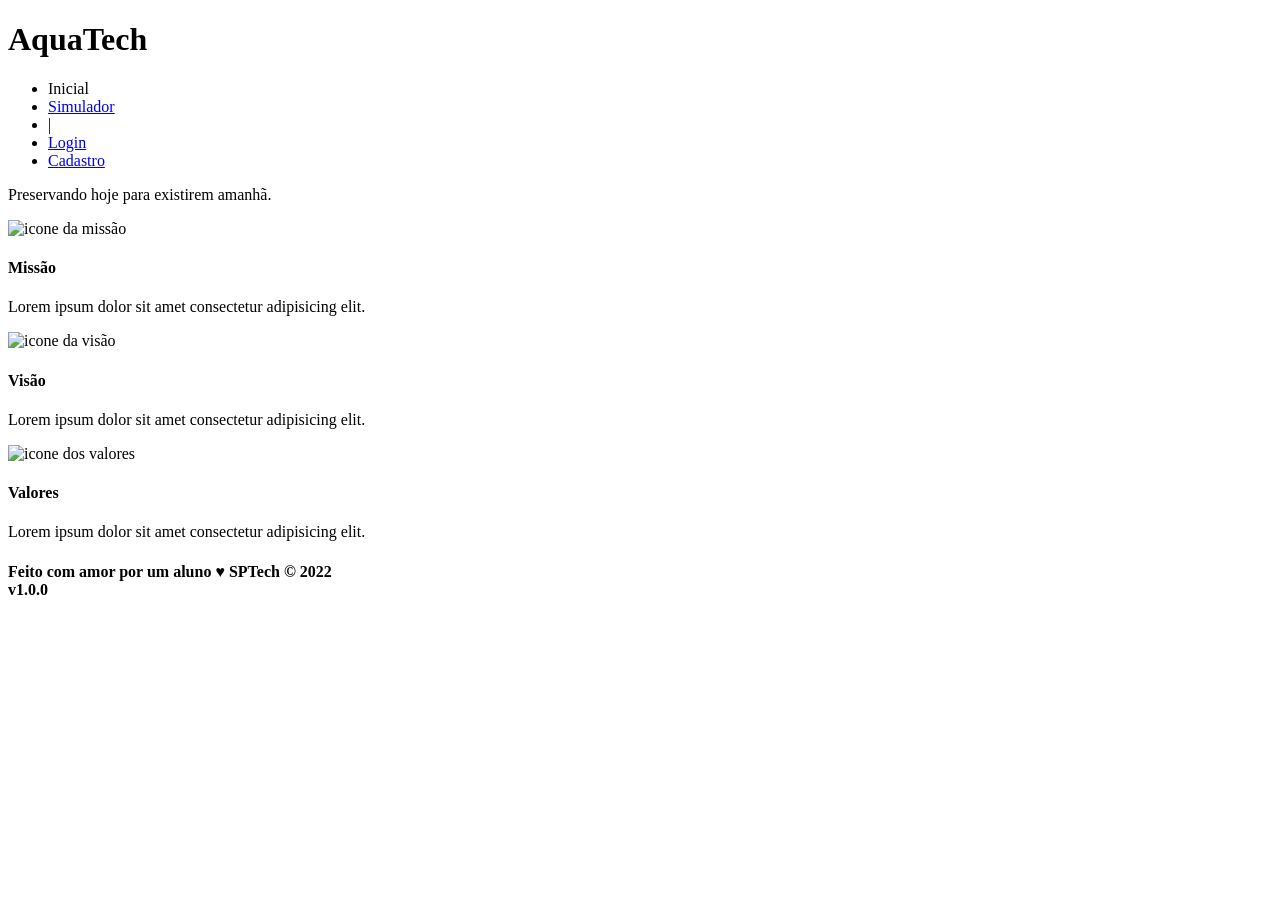
==== site/public/index.html @ bec154a0 "att" ====
<!DOCTYPE html>
<html lang="en">

<head>
    <meta charset="UTF-8">
    <meta http-equiv="X-UA-Compatible" content="IE=edge">
    <meta name="viewport" content="width=device-width, initial-scale=1.0">

    <title>AquaTech | Página Inicial</title>

    <script src="./js/funcoes.js"></script>

    <link rel="icon" href="./assets/icon/favicon2.ico">
    <link rel="stylesheet" href="./css/style.css">
    <link rel="preconnect" href="https://fonts.gstatic.com">
    <!-- <link
        href="https://fonts.googleapis.com/css2?family=Exo+2:ital,wght@0,100;0,200;0,300;0,400;0,500;0,600;0,700;0,800;0,900;1,100;1,200;1,300;1,400;1,500;1,600;1,700;1,800;1,900&display=swap"
        rel="stylesheet"> -->
</head>

<body>
    <div class="header">
        <div class="container">
            <h1 class="titulo">AquaTech</h1>
            <ul class="navbar">
                <li class="agora">Inicial</li>
                <li>
                    <a href="./simulador.html">Simulador</a>
                </li>
                <li>|</li>
                <li>
                    <a href="./login.html">Login</a>
                </li>
                <li>
                    <a href="./cadastro.html">Cadastro</a>
                </li>
            </ul>
        </div>
    </div>

    <div class="banner">
        <div class="container">
            <p>
                Preservando <span>hoje</span> para existirem <span>amanhã</span>.
            </p>
        </div>
    </div>

    <div class="social">
        <div class="container">
            <div class="boxes">
                <div class="box">
                    <img src="./assets/imgs/planet-earth_color.png" alt="icone da missão">
                    <h4>Missão</h4>
                    <p>Lorem ipsum dolor sit amet consectetur adipisicing elit.</p>
                </div>

                <div class="box">
                    <img src="./assets/imgs/lightbulb_color.png" alt="icone da visão">
                    <h4>Visão</h4>
                    <p>Lorem ipsum dolor sit amet consectetur adipisicing elit.</p>
                </div>

                <div class="box">
                    <img src="./assets/imgs/growth_color.png" alt="icone dos valores">
                    <h4>Valores</h4>
                    <p>Lorem ipsum dolor sit amet consectetur adipisicing elit.</p>
                </div>
            </div>
        </div>


    </div>

    <!--footer inicio-->
    <div class="footer">
        <div class="container">
            <h4>Feito com amor por um aluno &hearts; SPTech &copy; 2022
                <br>
                <span class="version">
                    v1.0.0
                </span>
            </h4>
        </div>
    </div>
    <!--footer fim-->
</body>

</html>
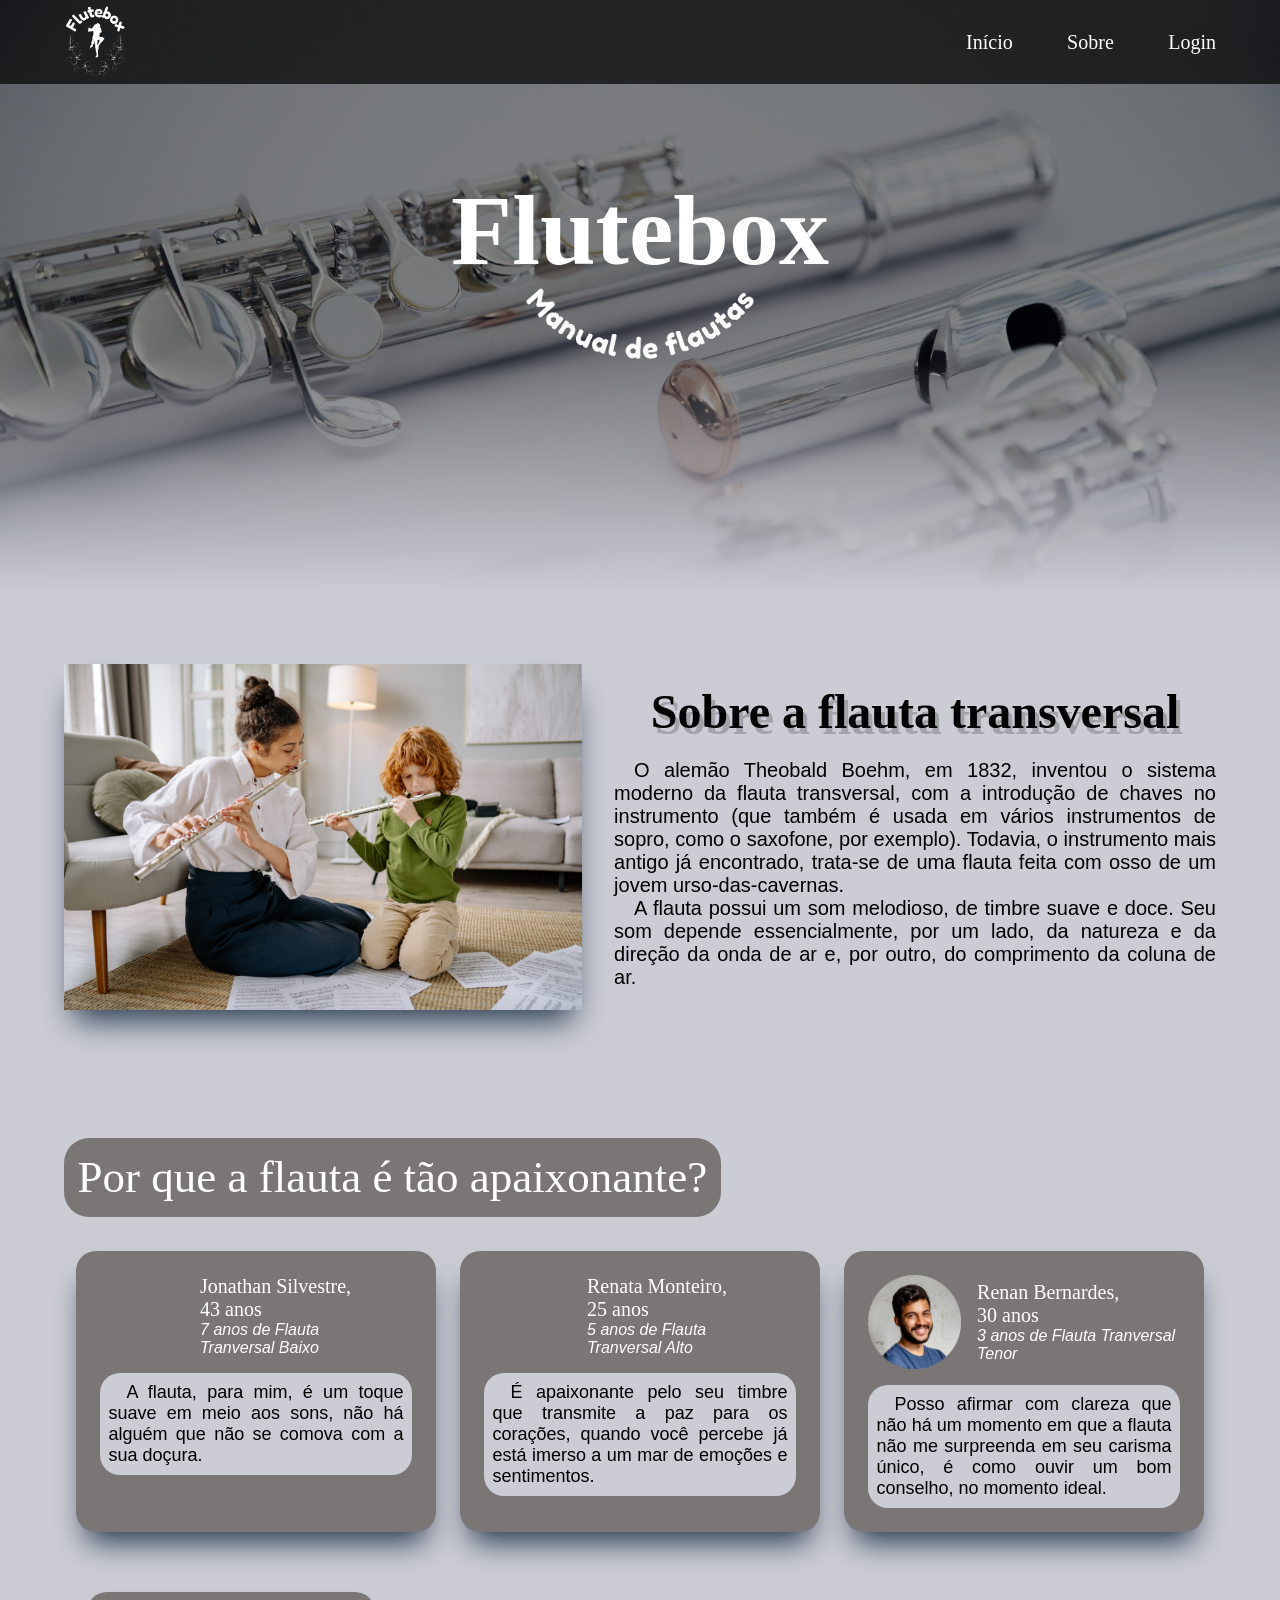
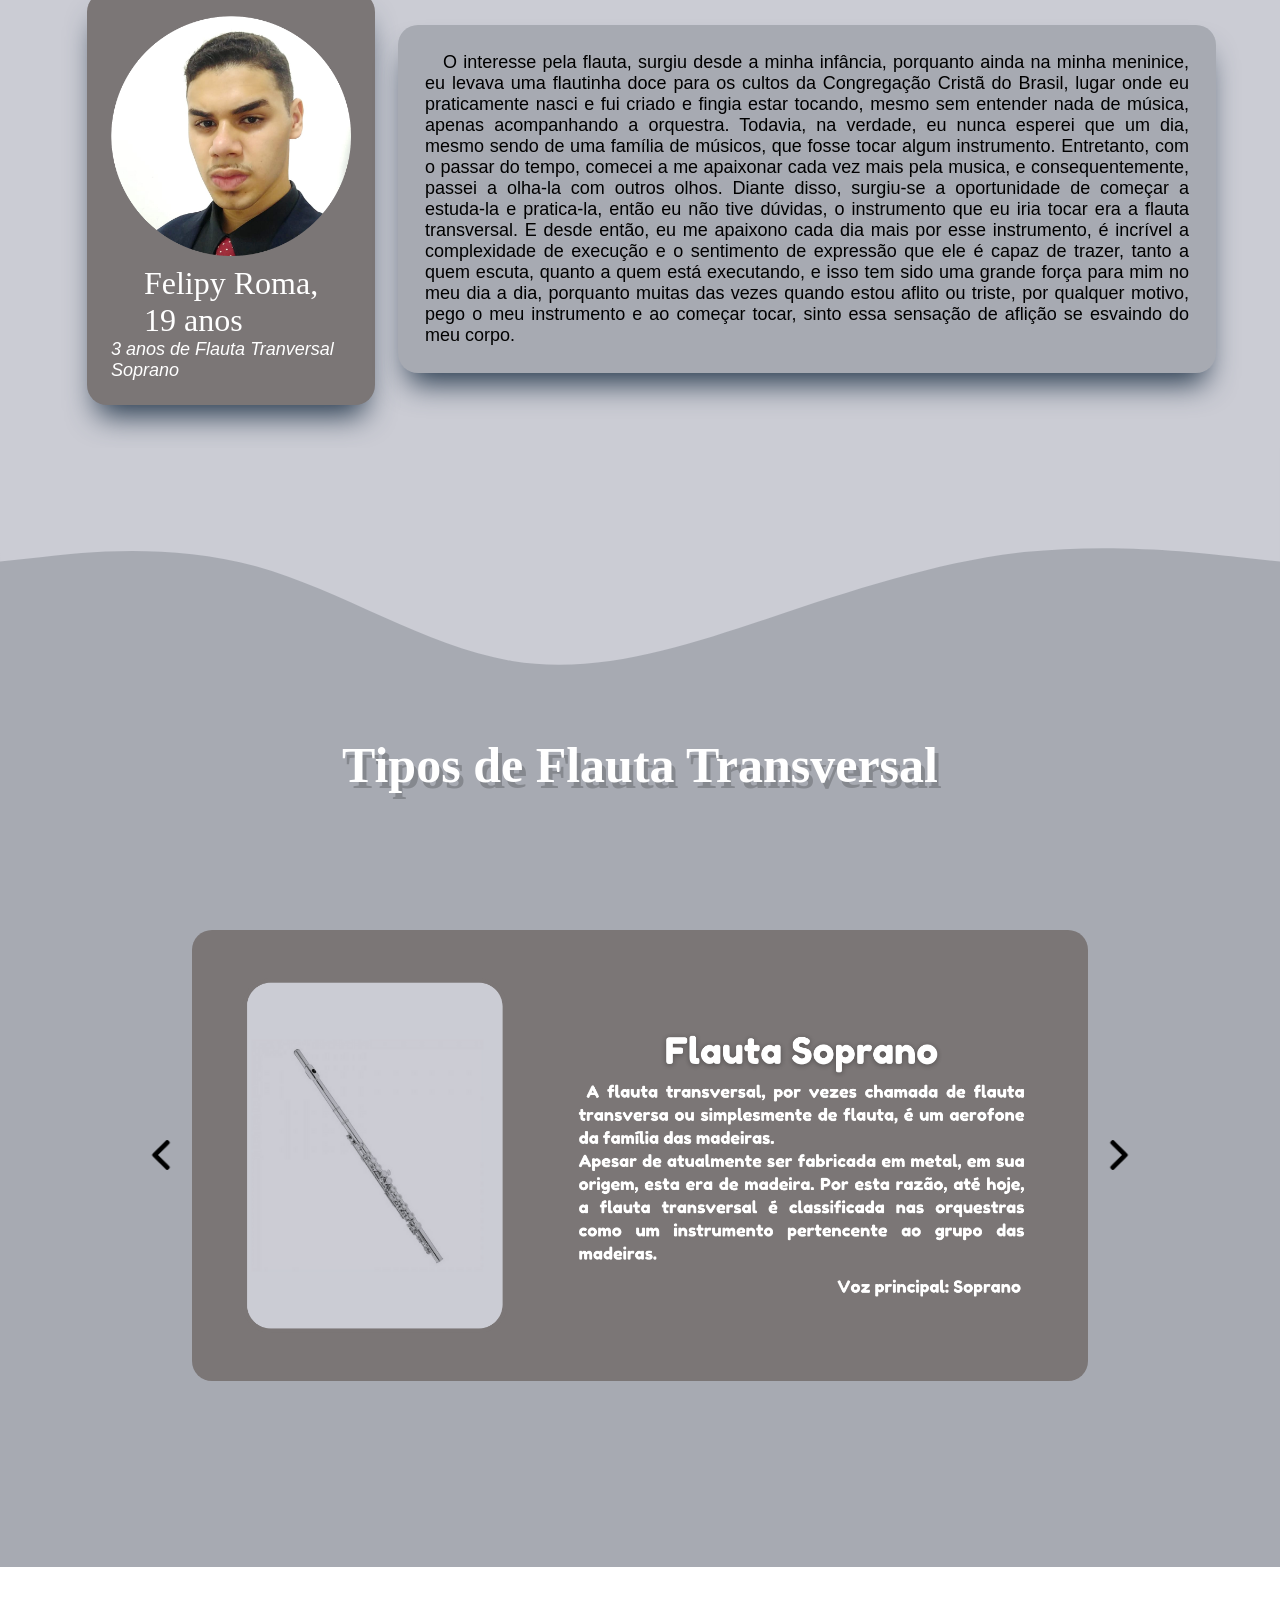
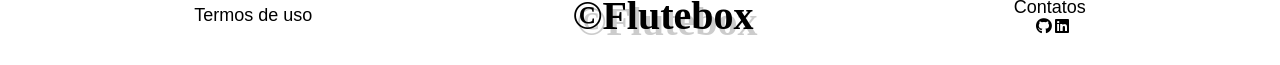
==== commit 0928320c: "api em funcionamento" ====
--- a/site/public/index.html
+++ b/site/public/index.html
@@ -5,85 +5,216 @@
     <meta charset="UTF-8">
     <meta http-equiv="X-UA-Compatible" content="IE=edge">
     <meta name="viewport" content="width=device-width, initial-scale=1.0">
-
-    <title>AquaTech | Página Inicial</title>
-
-    <script src="./js/funcoes.js"></script>
-
-    <link rel="icon" href="./assets/icon/favicon2.ico">
-    <link rel="stylesheet" href="./css/style.css">
-    <link rel="preconnect" href="https://fonts.gstatic.com">
-    <!-- <link
-        href="https://fonts.googleapis.com/css2?family=Exo+2:ital,wght@0,100;0,200;0,300;0,400;0,500;0,600;0,700;0,800;0,900;1,100;1,200;1,300;1,400;1,500;1,600;1,700;1,800;1,900&display=swap"
-        rel="stylesheet"> -->
+    <title>Document</title>
+    <link rel="stylesheet" href="css/index.css">
+    <link rel="preconnect" href="https://fonts.googleapis.com">
+    <link rel="preconnect" href="https://fonts.gstatic.com" crossorigin>
+    <link href="https://fonts.googleapis.com/css2?family=Fredoka+One&display=swap" rel="stylesheet">
+    <link rel="stylesheet" href="https://cdnjs.cloudflare.com/ajax/libs/font-awesome/6.2.1/css/all.min.css">
+
+
 </head>
 
 <body>
+
     <div class="header">
         <div class="container">
-            <h1 class="titulo">AquaTech</h1>
+            <img class="logo" src="images/logo-flutebox.png" alt="">
             <ul class="navbar">
-                <li class="agora">Inicial</li>
-                <li>
-                    <a href="./simulador.html">Simulador</a>
-                </li>
-                <li>|</li>
-                <li>
-                    <a href="./login.html">Login</a>
-                </li>
-                <li>
-                    <a href="./cadastro.html">Cadastro</a>
-                </li>
+                <li><a href="#home">Início</a></li>
+                <li><a href="#about">Sobre</a></li>
+                <li><a href="login.html">Login</a></li>
             </ul>
         </div>
     </div>
 
-    <div class="banner">
+    <div class="banner" id="home">
+        <div class="container">
+            <div class="title">
+                <div class="title_text">
+                    <h1> Flutebox </h1>
+                    <img src="./images/subtitle.png" alt="">
+                </div>
+            </div>
+        </div>
+    </div>
+
+
+    <div class="about" id="about">
+        <div class="container">
+            <img src="images/sobre-flauta.jpg" alt="">
+            <div class="align">
+                <div class="about_text">
+                    <h1>
+                        Sobre a flauta transversal
+                    </h1>
+
+                    <p>
+                        O alemão Theobald Boehm, em 1832, inventou o sistema moderno da flauta transversal, com a
+                        introdução de chaves no instrumento (que também é usada em vários instrumentos de sopro, como o
+                        saxofone, por exemplo). Todavia, o instrumento mais antigo já encontrado, trata-se de uma flauta
+                        feita com osso de um jovem urso-das-cavernas.
+                    </p>
+                    <p>
+                        A flauta possui um som melodioso, de timbre suave e doce. Seu som depende essencialmente, por um
+                        lado, da natureza e da direção da onda de ar e, por outro, do comprimento da coluna de ar.
+                    </p>
+                </div>
+            </div>
+        </div>
+    </div>
+
+
+    <div class="why">
+        <div class="container">
+            <div class="why_title">
+                <h1>Por que a flauta é tão apaixonante?</h1>
+            </div>
+
+
+            <div class="why_align">
+                <div class="content">
+                    <div class="content_align">
+                        <img class="relato" src="images/relato1.png" alt="">
+                        <div class="text">
+                            <h1>Jonathan Silvestre,</h1>
+                            <h1>43 anos</h1>
+                            <p style="font-style: italic;">7 anos de Flauta Tranversal Baixo</p>
+                        </div>
+                    </div>
+
+                    <p class="relato_text">
+                        A flauta, para mim, é um toque suave em meio aos sons, não há alguém que não se comova com a sua
+                        doçura.
+                    </p>
+                </div>
+
+                <div class="content">
+                    <div class="content_align">
+                        <img class="relato" src="images/relato2.png" alt="">
+                        <div class="text">
+                            <h1>Renata Monteiro,</h1>
+                            <h1>25 anos</h1>
+                            <p style="font-style: italic;">5 anos de Flauta Tranversal Alto</p>
+                        </div>
+                    </div>
+
+                    <p class="relato_text">
+                        É apaixonante pelo seu timbre que transmite a paz para os corações, quando você percebe já
+                        está imerso a um mar de emoções e sentimentos.
+                    </p>
+                </div>
+
+                <div class="content">
+                    <div class="content_align">
+                        <img class="relato" src="images/relato3.png" alt="">
+                        <div class="text">
+                            <h1>Renan Bernardes,</h1>
+                            <h1>30 anos</h1>
+                            <p style="font-style: italic;">3 anos de Flauta Tranversal Tenor</p>
+                        </div>
+                    </div>
+
+                    <p class="relato_text">
+                        Posso afirmar com clareza que não há um momento em que a flauta não me surpreenda em seu
+                        carisma único, é como ouvir um bom conselho, no momento ideal.
+                    </p>
+                </div>
+            </div>
+        </div>
+    </div>
+
+    <div class="my_relato">
+        <div class="container">
+            <div class="my_relato_left">
+                <img src="images/relato-felipy.png" alt="">
+
+                <h1>
+                    Felipy Roma, <br>
+                    19 anos
+                </h1>
+                <p style="font-style: italic;">
+                    3 anos de Flauta Tranversal Soprano
+                </p>
+            </div>
+
+            <div class="my_relato_right">
+                <div class="my_relato_text">
+                    O interesse pela flauta, surgiu desde a minha infância, porquanto ainda na minha meninice, eu levava
+                    uma
+                    flautinha doce para os cultos da Congregação Cristã do Brasil, lugar onde eu praticamente nasci e
+                    fui
+                    criado e fingia estar tocando, mesmo sem entender nada de música, apenas acompanhando a orquestra.
+                    Todavia, na verdade, eu nunca esperei que um dia, mesmo sendo de uma família de músicos, que fosse
+                    tocar
+                    algum instrumento. Entretanto, com o passar do tempo, comecei a me apaixonar cada vez mais pela
+                    musica,
+                    e consequentemente, passei a olha-la com outros olhos. Diante disso, surgiu-se a oportunidade de
+                    começar
+                    a estuda-la e pratica-la, então eu não tive dúvidas, o instrumento que eu iria tocar era a flauta
+                    transversal. E desde então, eu me apaixono cada dia mais por esse instrumento, é incrível a
+                    complexidade
+                    de execução e o sentimento de expressão que ele é capaz de trazer, tanto a quem escuta, quanto a
+                    quem
+                    está executando, e isso tem sido uma grande força para mim no meu dia a dia, porquanto muitas das
+                    vezes
+                    quando estou aflito ou triste, por qualquer motivo, pego o meu instrumento e ao começar tocar, sinto
+                    essa sensação de aflição se esvaindo do meu corpo.
+                </div>
+            </div>
+        </div>
+    </div>
+
+    <div class="waves">
+        <img src="images/waves.svg" alt="">
+    </div>
+
+
+
+    <div class="container-carousel">
+        <div>
+            <h1> Tipos de Flauta Transversal</h1>
+        </div>
+        <div class="container-slider">
+            <button id="prev-button"> <img src="images/arrow.png" alt=""> </button>
+
+            <div class="container-images">
+                <img class="slider on" src="images/flauta-soprano.png" alt="">
+                <img class="slider" src="images/flautim.png" alt="">
+                <img class="slider" src="images/flauta-alto.png" alt="">
+                <img class="slider" src="images/flauta-tenor.png" alt="">
+                <img class="slider" src="images/flauta-baixo.png" alt="">
+            </div>
+
+            <button id="next-button"> <img src="images/arrow.png" alt=""> </button>
+        </div>
+    </div>
+
+
+    <div class="footer">
         <div class="container">
             <p>
-                Preservando <span>hoje</span> para existirem <span>amanhã</span>.
+                Termos de uso
             </p>
-        </div>
-    </div>
-
-    <div class="social">
-        <div class="container">
-            <div class="boxes">
-                <div class="box">
-                    <img src="./assets/imgs/planet-earth_color.png" alt="icone da missão">
-                    <h4>Missão</h4>
-                    <p>Lorem ipsum dolor sit amet consectetur adipisicing elit.</p>
-                </div>
-
-                <div class="box">
-                    <img src="./assets/imgs/lightbulb_color.png" alt="icone da visão">
-                    <h4>Visão</h4>
-                    <p>Lorem ipsum dolor sit amet consectetur adipisicing elit.</p>
-                </div>
-
-                <div class="box">
-                    <img src="./assets/imgs/growth_color.png" alt="icone dos valores">
-                    <h4>Valores</h4>
-                    <p>Lorem ipsum dolor sit amet consectetur adipisicing elit.</p>
-                </div>
-            </div>
-        </div>
-
-
-    </div>
-
-    <!--footer inicio-->
-    <div class="footer">
-        <div class="container">
-            <h4>Feito com amor por um aluno &hearts; SPTech &copy; 2022
-                <br>
-                <span class="version">
-                    v1.0.0
-                </span>
-            </h4>
-        </div>
-    </div>
-    <!--footer fim-->
+
+            <h1>
+               &copy;Flutebox
+            </h1>
+
+            <div class="contacts">
+                <p>
+                    Contatos
+                </p>
+
+                <div class="icons">
+                    <i class="fa-brands fa-github"></i>
+                    <i class="fa-brands fa-linkedin"></i>
+                </div>
+            </div>
+        </div>
+    </div>
+
 </body>
+<script src="js/index.js"></script>
 
 </html>
--- a/site/public/css/index.css
+++ b/site/public/css/index.css
@@ -0,0 +1,383 @@
+* {
+    padding: 0;
+    margin: 0;
+    font-family: 'Fredoka', sans-serif;
+}
+
+/* navbar */
+.header {
+    background-color: rgba(0, 0, 0, 0.7);
+    padding-bottom: 0.5%;
+    padding-top: 0.5%;
+    position: fixed;
+    width: 100%;
+    z-index: 100000000000000000;
+}
+
+.container {
+    width: 90%;
+    display: flex;
+    align-items: center;
+    margin: auto;
+}
+
+.logo {
+    width: 5.5%;
+}
+
+.navbar {
+    display: flex;
+    justify-content: flex-end;
+    /* border: yellow 3px solid; */
+    width: 94.5%;
+}
+
+.navbar li {
+    list-style-type: none;
+    margin-left: 5%;
+}
+
+a {
+    text-decoration: none;
+    color: white;
+    font-size: 20px;
+    font-family: 'Fredoka One', cursive;
+}
+
+a:hover {
+    color: #A7AAB2;
+    transition: 0.3s;
+}
+
+
+
+/* banner, title */
+.banner {
+    background-image: linear-gradient(0deg, #CBCCD4 1%, transparent 40%), url(../images/banner.jpg);
+    background-size: cover;
+    background-repeat: no-repeat;
+    height: 600px;
+}
+
+.banner .container {
+    display: flex;
+    align-items: center;
+    /* border: red 3px solid; */
+}
+
+.title {
+    display: flex;
+    padding-top: 15%;
+    width: 100%;
+    color: white;
+    /* border: red 3px solid; */
+}
+
+.title_text {
+    width: 100%;
+    display: flex;
+    flex-direction: column;
+    align-items: center;
+}
+
+.title_text h1 {
+    font-family: 'Fredoka One', cursive;
+    font-size: 100px;
+    font-weight: 900;
+}
+
+.title_text img {
+    width: 20%;
+}
+
+
+/* about */
+.about {
+    background-color: #CBCCD4;
+    padding-top: 5%;
+    padding-bottom: 10%;
+}
+
+.about .container img {
+    width: 45%;
+    box-shadow: rgb(38, 57, 77) 0px 20px 30px -10px;
+}
+
+
+.align {
+    /* border: solid 3px yellow; */
+    display: flex;
+    flex-direction: column;
+    align-items: center;
+}
+
+.about_text {
+    /* border: solid 3px red; */
+    width: 95%;
+    margin-left: 5%;
+    text-align: justify;
+}
+
+.about_text p {
+    text-indent: 1em;
+    font-size: 20px;
+}
+
+.about_text h1 {
+    font-family: 'Fredoka One', cursive;
+    text-align: center;
+    font-size: 48px;
+    font-weight: 900;
+    margin-bottom: 20px;
+    text-shadow: 4px 6px 0px rgba(0, 0, 0, 0.2);
+}
+
+
+
+/* why */
+.why {
+    background-color: #CBCCD4;
+}
+
+.why .container {
+    display: flex;
+    flex-direction: column;
+    padding-bottom: 2%;
+    /* border: solid red 3px; */
+}
+
+.why_align {
+    display: flex;
+    flex-direction: row;
+    /* border: solid 3px red; */
+}
+
+.why_title {
+    display: flex;
+    justify-content: left !important;
+    color: white;
+    margin-bottom: 2%;
+    /* border: solid 3px red;    */
+    width: 100%;
+
+}
+
+.why_title h1 {
+    font-family: 'Fredoka One', cursive;
+    background-color: #7B7676;
+    padding: 0.3em;
+    border-radius: 25px;
+    font-size: 45px;
+    text-shadow: rgba(0, 0, 0, 0.25) 0px 25px 50px -12px;
+    font-weight: 400;
+}
+
+.content {
+    display: flex;
+    flex-direction: column;
+    align-items: center;
+    background-color: #7B7676;
+    width: 33.3333333333%;
+    padding: 1.5em;
+    margin: 1%;
+    border-radius: 20px;
+    box-shadow: rgb(38, 57, 77) 0px 20px 30px -10px;
+}
+
+.content:hover {
+    transform: scale(1.05);
+    transition: 1s;
+}
+
+.relato_text {
+    text-indent: 1em;
+    text-align: justify;
+    font-size: 18px;
+    color: white;
+    background-color: #CBCCD4;
+    padding: 0.5em;
+    border-radius: 20px;
+    color: black;
+}
+
+.content_align {
+    display: flex;
+    margin-bottom: 5%;
+}
+
+.text {
+    display: flex;
+    flex-direction: column;
+    justify-content: center;
+    color: white;
+}
+
+.text h1 {
+    font-size: 20px;
+    font-family: 'Fredoka One', cursive;
+    font-weight: 200;
+
+}
+
+.relato {
+    width: 30%;
+    margin-right: 5%;
+}
+
+
+
+
+/* meu relato */
+.my_relato {
+    background-color: #CBCCD4;
+    padding-bottom: 1.5%;
+}
+
+.my_relato_left {
+    display: flex;
+    flex-direction: column;
+    justify-content: center;
+    align-items: center;
+    background-color: #7B7676;
+    margin: 2%;
+    padding: 1.5em;
+    border-radius: 20px;
+    color: white;  
+    box-shadow: rgb(38, 57, 77) 0px 20px 30px -10px;
+}
+
+.my_relato_left:hover {
+    transform: scale(1.05);
+    transition: 1s;
+}
+
+.my_relato_left img {
+    width: 15em;
+}
+
+.my_relato_left h1 {
+    padding-top: 4%;
+    font-family: 'Fredoka One', cursive;
+    font-weight: 200;
+}
+.my_relato_left p {
+    font-size: 18px;
+}
+
+.my_relato_right {
+    display: flex;
+    align-items: center;
+    justify-content: center;
+    padding: 1.3em;
+    font-size: 18px;
+    text-align: justify;
+    text-indent: 1em;
+    background-color: #A7AAB2;
+    padding: 1.5em;
+    border-radius: 20px;
+    box-shadow: rgb(38, 57, 77) 0px 20px 30px -10px;
+}
+
+.my_relato_right:hover {
+    transform: scale(1.03);
+    transition: 1s;
+}
+
+/* waves */
+.waves {
+    background-color: #A7AAB2;
+}
+
+/* carousel */
+.container-carousel {
+    width: 100%;
+    background-color: #A7AAB2;
+    padding-bottom: 4%;
+}
+
+.container-carousel h1{
+    font-family: 'Fredoka One', cursive;
+    text-align: center;
+    font-size: 50px;
+    text-shadow: 4px 6px 0px rgba(0, 0, 0, 0.2);
+    padding-bottom: 0.1%;
+    color: white;
+}
+
+.container-slider {
+    display: flex;
+    width: 100%;
+    min-height: 80vh;
+    align-items: center;
+    justify-content: center;
+    gap: 1rem;
+
+}
+
+.container-images {
+    position: relative;
+    display: flex;
+    align-items: center;
+    justify-content: center;
+    width: 70%;
+}
+
+.slider {
+    opacity: 0;
+    transition: opacity .2s;
+    position: absolute;
+    width: 100%;
+    border-radius: 20px;
+}
+
+.on {
+    opacity: 1;
+}
+
+#prev-button, #next-button {
+    width: 30px;
+    height: 30px;
+    border: none;
+    background-color: transparent;
+    cursor: pointer;
+}
+
+#prev-button img, #next-button img {
+  width: 100%;
+  height: 100%;
+}
+
+#prev-button {
+    transform: rotate(180deg);
+}
+
+
+/* footer */
+
+.footer .container {
+    padding-top: 2%;
+    padding-bottom: 2%;
+    /* border: solid 3px red; */
+    justify-content: space-around;
+    align-items: center;
+}
+
+.footer .container h1{
+    font-family: 'Fredoka One', cursive;
+    font-size: 40px;
+    text-shadow: 4px 6px 0px rgba(0, 0, 0, 0.2);
+}
+
+.footer .container p{
+    font-size: 18px;
+}
+
+.contacts .icons {
+    display: flex;
+    justify-content: center;
+    margin-left: 2%;
+}
+
+.contacts i {
+    margin-left: 5%;
+}
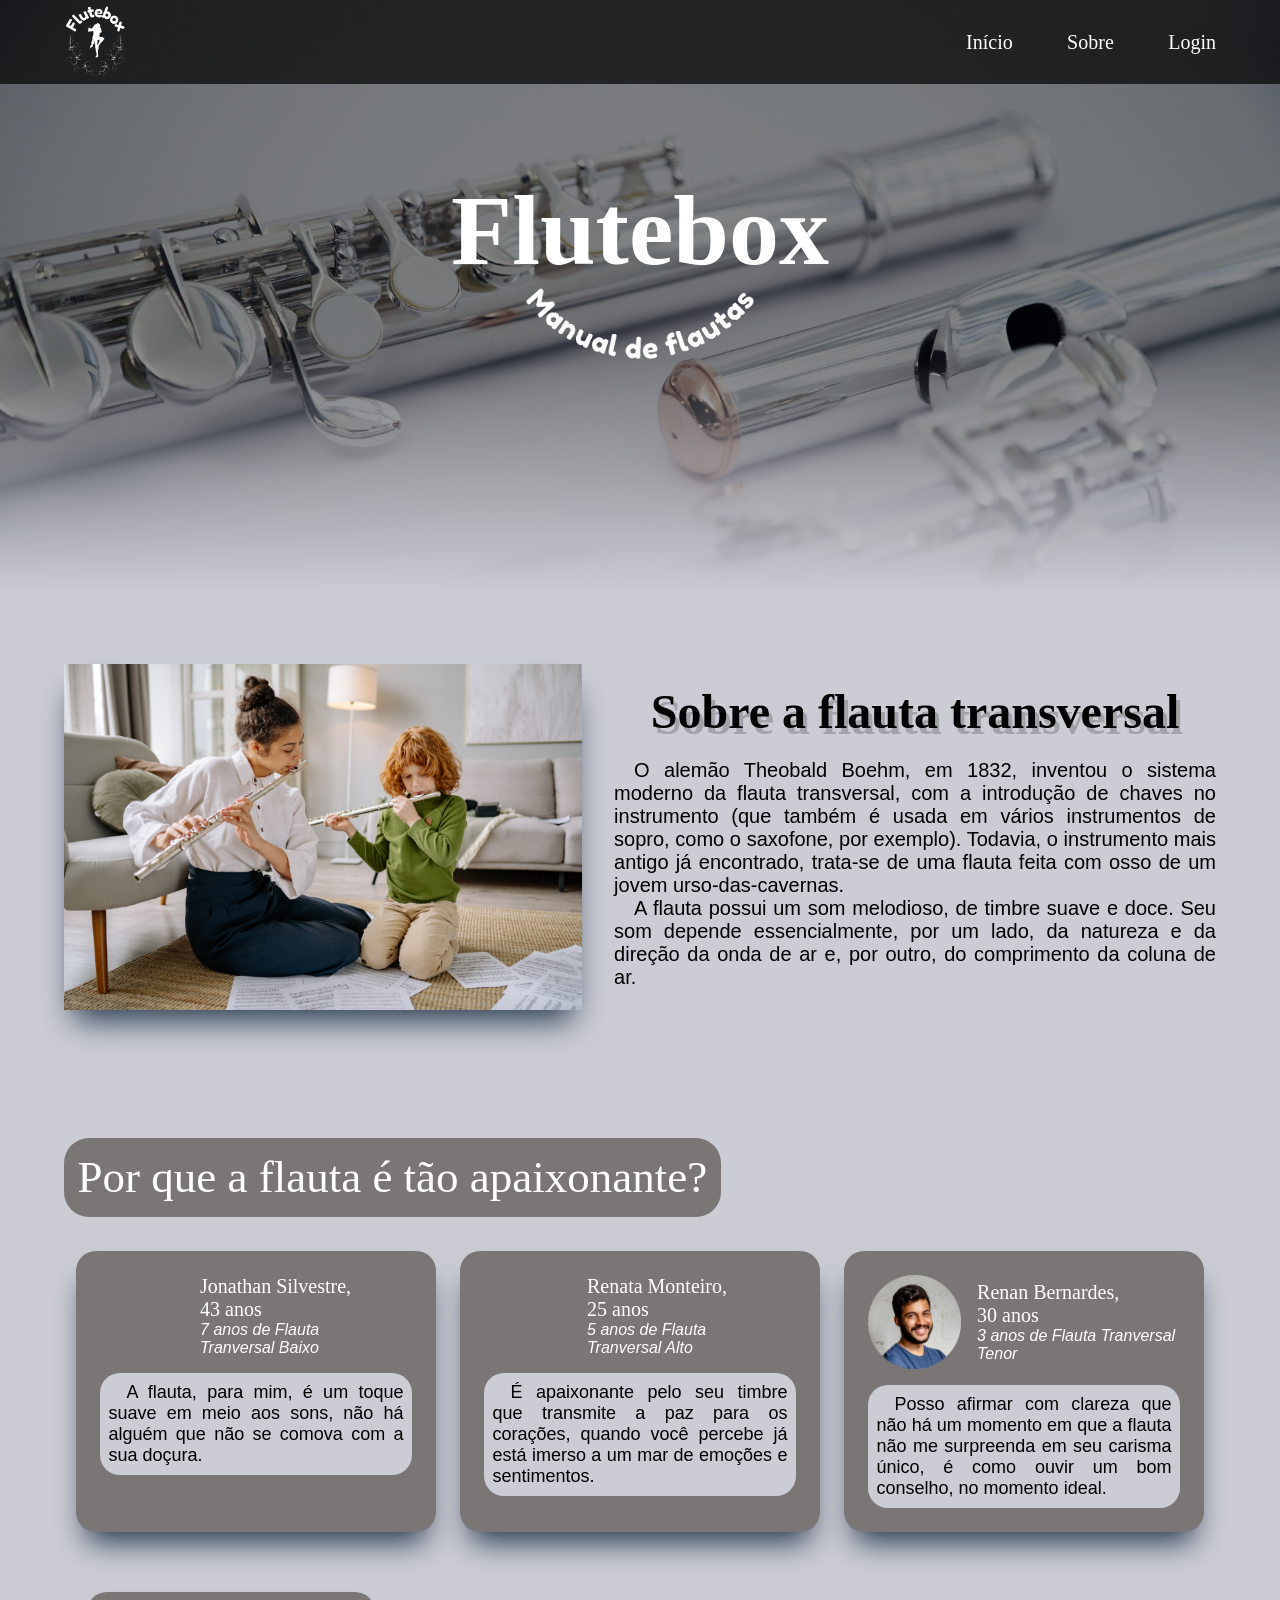
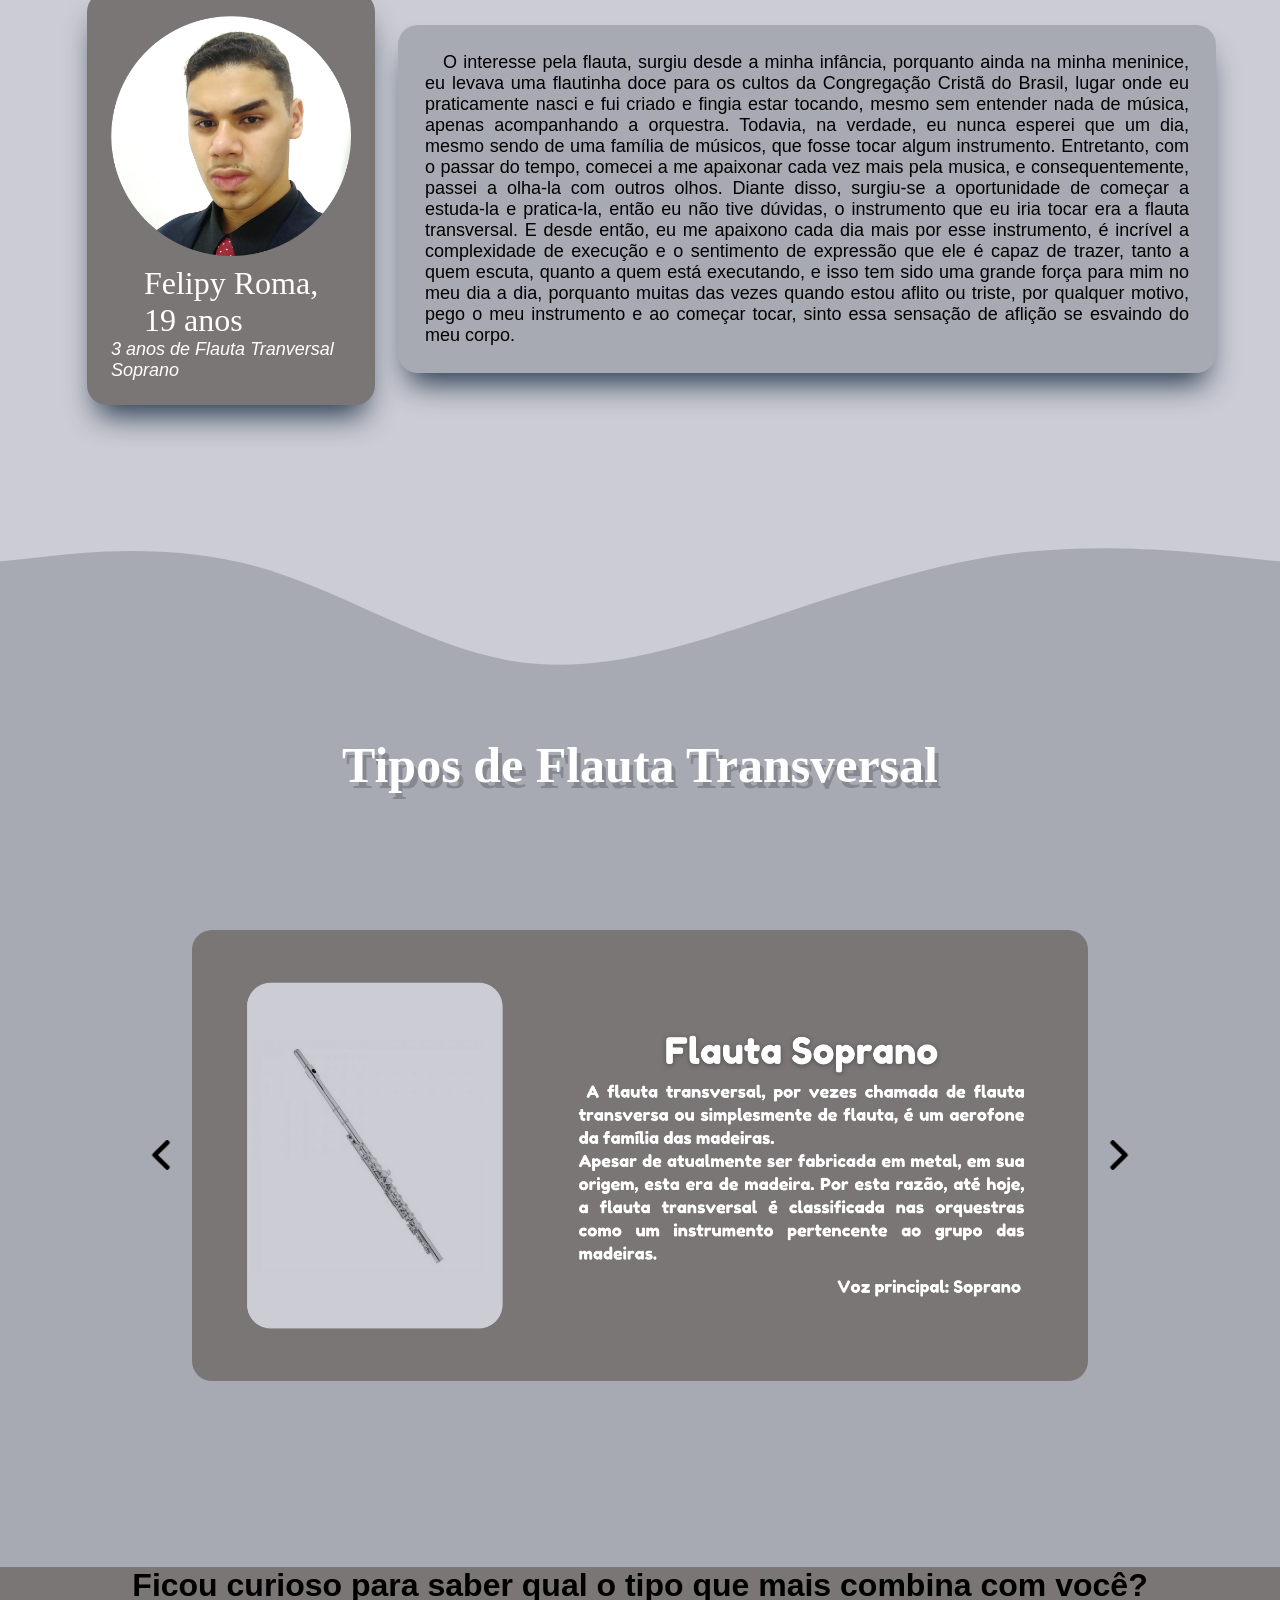
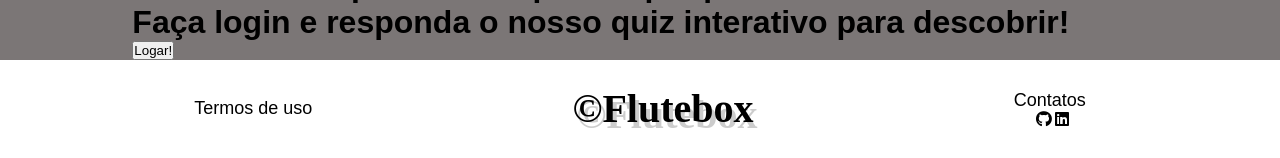
==== commit 79d700ed: "quiz iniciado" ====
--- a/site/public/index.html
+++ b/site/public/index.html
@@ -191,6 +191,26 @@
     </div>
 
 
+    <div class="quiz">
+        <div class="container">
+            <div class="quiz-tittle">
+                <h1>Ficou curioso para saber qual o tipo que mais combina com você?</h1>
+
+                <h1>Faça login e responda o nosso quiz interativo para descobrir!</h1>
+
+                <button onclick="logar()"> Logar! </button>
+            </div>
+
+            <div id="quiz_a">
+                <h1> dujhasduyhsauyh </h1>
+            </div>
+
+  
+       
+        </div>
+    </div>
+
+
     <div class="footer">
         <div class="container">
             <p>
--- a/site/public/css/index.css
+++ b/site/public/css/index.css
@@ -380,4 +380,19 @@
 
 .contacts i {
     margin-left: 5%;
+}
+
+
+
+.quiz {
+    background-color: #7B7676;
+}
+
+.quiz .container {
+    display: flex;
+    flex-direction: column;
+}
+
+#quiz_a {
+    display: none;
 }
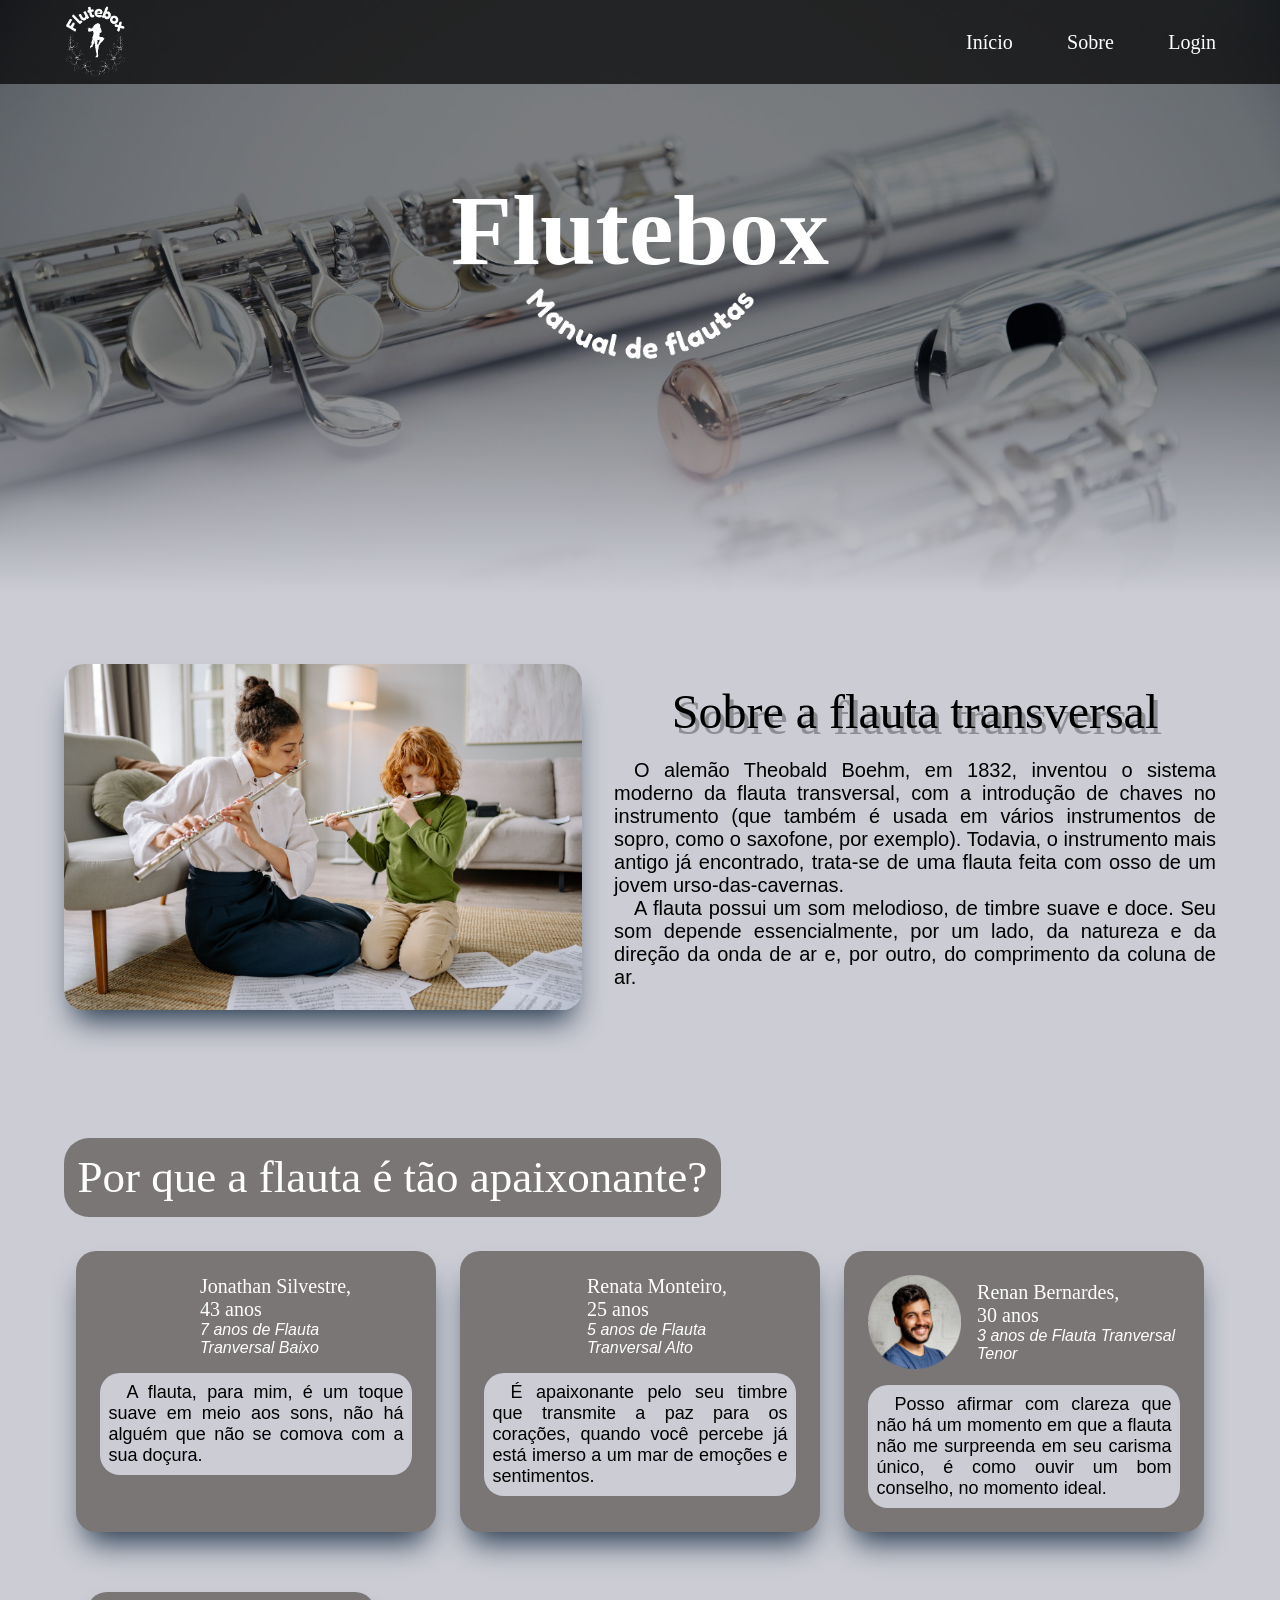
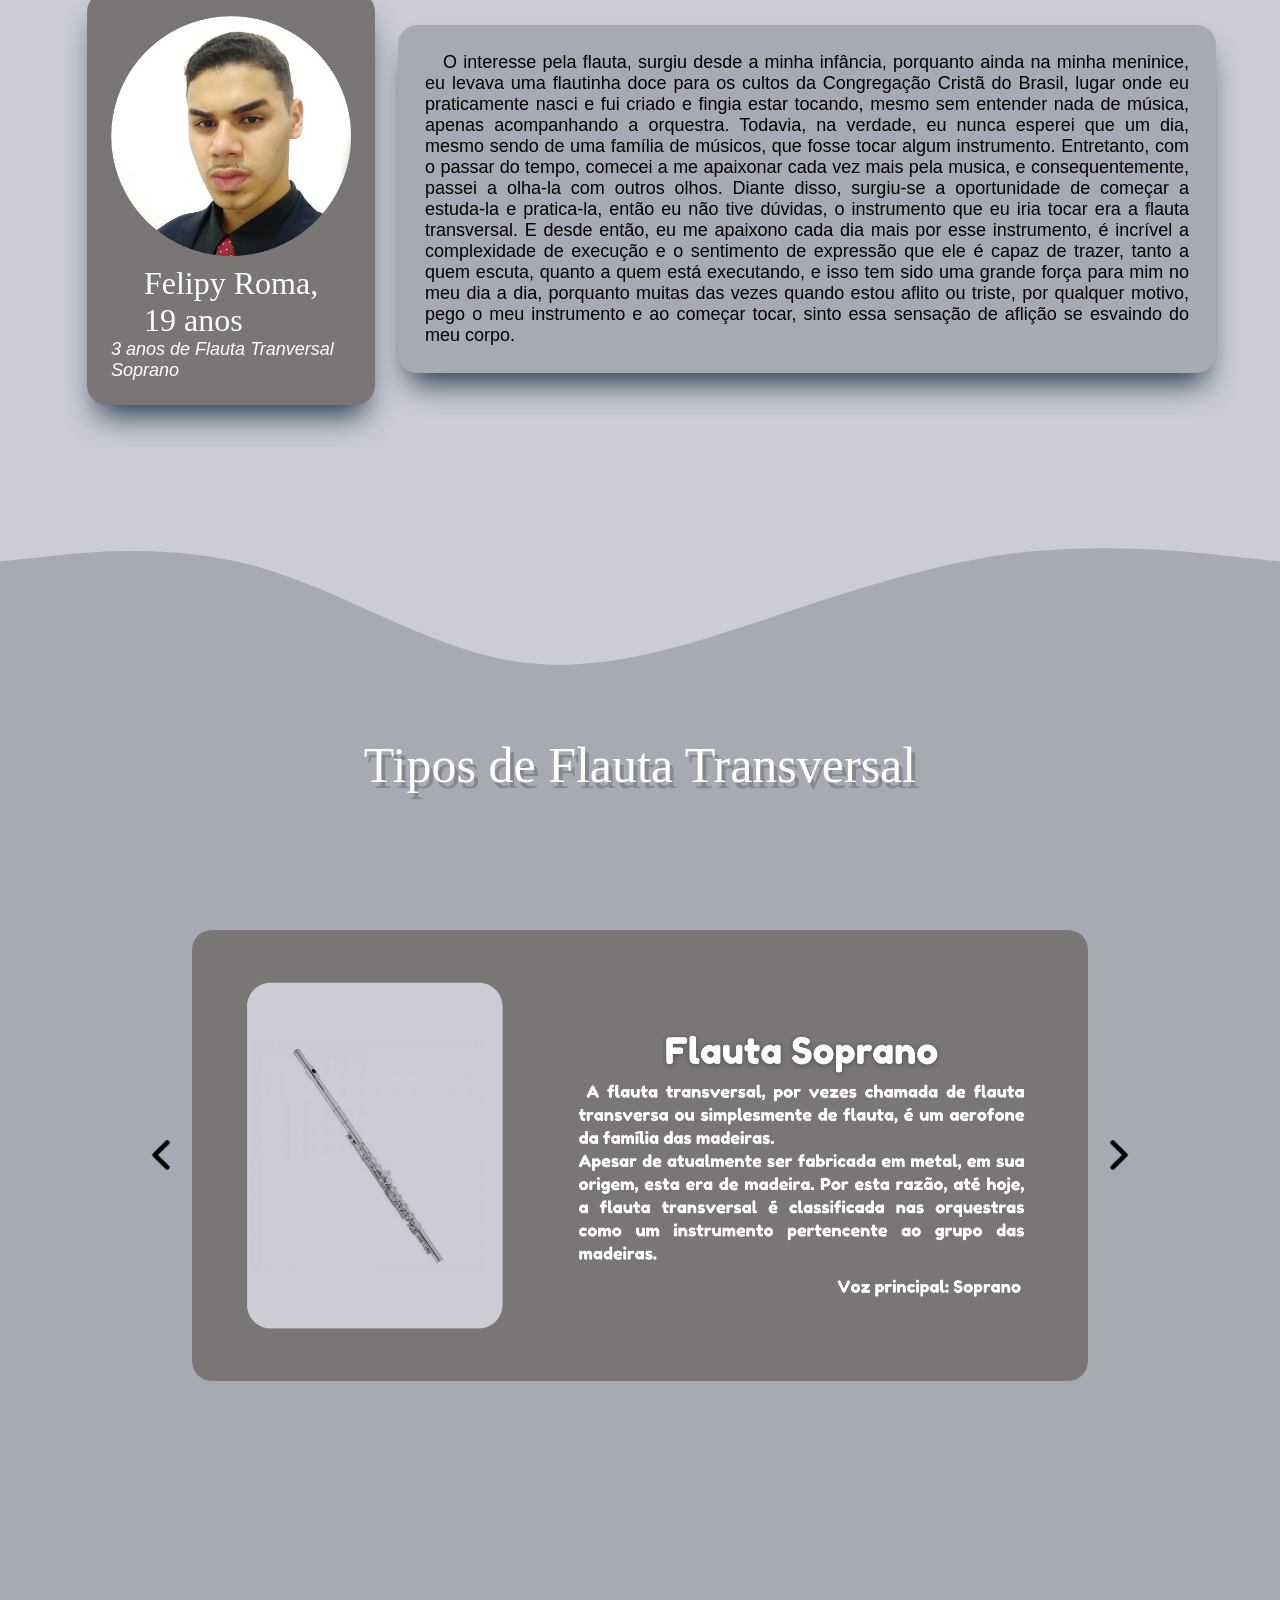
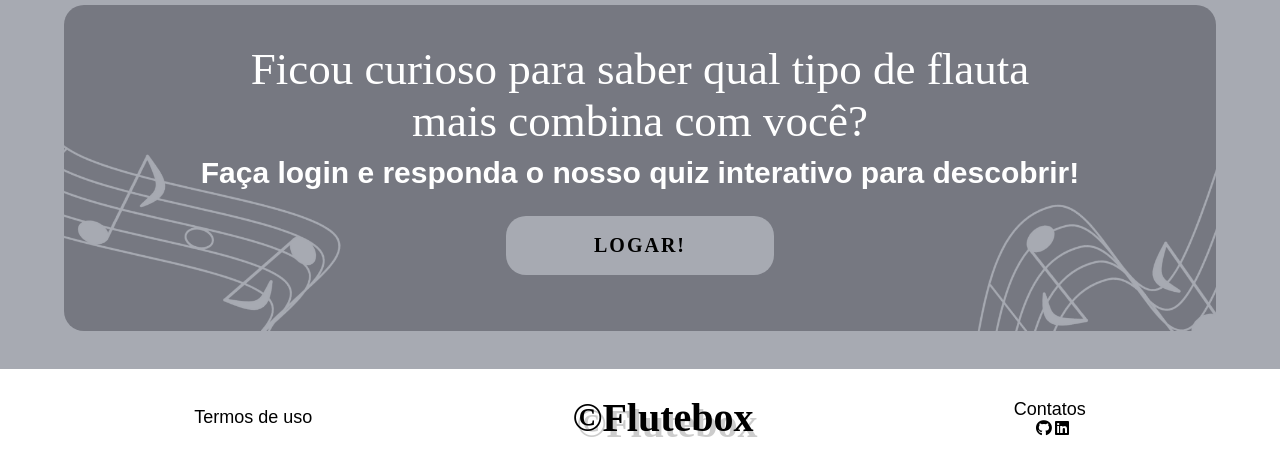
==== commit a077f4bd: "ajustes" ====
--- a/site/public/index.html
+++ b/site/public/index.html
@@ -193,20 +193,103 @@
 
     <div class="quiz">
         <div class="container">
-            <div class="quiz-tittle">
-                <h1>Ficou curioso para saber qual o tipo que mais combina com você?</h1>
-
-                <h1>Faça login e responda o nosso quiz interativo para descobrir!</h1>
-
-                <button onclick="logar()"> Logar! </button>
-            </div>
-
-            <div id="quiz_a">
-                <h1> dujhasduyhsauyh </h1>
-            </div>
-
-  
-       
+            <div class="quiz-title" id="quiz_title">
+                <h1>Ficou curioso para saber qual tipo de flauta <br> mais combina com você?</h1>
+
+                <div class="redirection">
+                    <h2>Faça login e responda o nosso quiz interativo para descobrir!</h2>
+
+                    <button onclick="logar()"> LOGAR! </button>
+                </div>
+
+            </div>
+
+<!-- 
+            <div class="quizes">
+                <div id="quiz_a">
+                    <h1> Questão A </h1>
+
+                    <p> Você se sente confortável estando em posições de destaque? </p>
+
+                    <div class="radios">
+                        <div>
+                            <input type="radio" name="radioA" id="a_sim" checked>
+                            <label for="a_sim"> Sim </label>
+                        </div>
+
+                        <div>
+                            <input type="radio" name="radioA" class="rad" id="a_nao">
+                            <label for="a_sim"> Não </label>
+                        </div>
+                    </div>
+
+                    <button onclick="avançar1()"> Avançar!</button>
+                </div>
+
+                <div id="quiz_b">
+                    <h1> Questão B</h1>
+
+                    <p> Você tem preferência por timbres agudos ou mais graves? </p>
+
+                    <div class="radios">
+                        <div>
+                            <input type="radio" name="radioB" id="b_agudo" checked>
+                            <label for="b_agudo"> Agudos </label>
+                        </div>
+
+                        <div>
+                            <input type="radio" name="radioB" class="rad" id="b_grave">
+                            <label for="b_graves"> Graves </label>
+                        </div>
+                    </div>
+
+                    <button onclick="avançar2()"> Avançar!</button>
+                </div>
+
+                <div id="quiz_c">
+                    <h1> Questão C</h1>
+
+                    <p> Você prefere fazer tarefas sozinho ou em grupo? </p>
+
+                    <div class="radios">
+                        <div>
+                            <input type="radio" name="radioC" id="c_sozinho" checked>
+                            <label for="c_sozinho"> Sozinho </label>
+                        </div>
+
+                        <div>
+                            <input type="radio" name="radioC" class="rad" id="c_grupo">
+                            <label for="c_grupo"> Grupo </label>
+                        </div>
+                    </div>
+
+                    <button onclick="avançar3()"> Avançar!</button>
+                </div>
+
+                <div id="quiz_d">
+                    <h1> Questão D</h1>
+
+                    <p> Quando você está escutando uma música, você foca principalmente na melodia ou costuma apreciar a
+                        harmonia? </p>
+
+                    <div class="radios">
+                        <div>
+                            <input type="radio" name="radioD" id="d_melodia" checked>
+                            <label for="d_melodia"> Melodia </label>
+                        </div>
+
+                        <div>
+                            <input type="radio" name="radioD" class="rad" id="d_harmonia">
+                            <label for="d_harmonia"> Harmonia </label>
+                        </div>
+                    </div>
+
+                    <button onclick="avançar()"> Avançar!</button>
+                </div> -->
+
+
+
+            </div>
         </div>
     </div>
 
@@ -218,7 +301,7 @@
             </p>
 
             <h1>
-               &copy;Flutebox
+                &copy;Flutebox
             </h1>
 
             <div class="contacts">
@@ -237,4 +320,12 @@
 </body>
 <script src="js/index.js"></script>
 
+
+<script>
+    function quizz() {
+        quiz_title.style.display = 'none'
+        quiz_a.style.display = 'block'
+    }
+</script>
+
 </html>
--- a/site/public/css/index.css
+++ b/site/public/css/index.css
@@ -83,7 +83,7 @@
 .title_text h1 {
     font-family: 'Fredoka One', cursive;
     font-size: 100px;
-    font-weight: 900;
+    font-weight: 600;
 }
 
 .title_text img {
@@ -101,6 +101,7 @@
 .about .container img {
     width: 45%;
     box-shadow: rgb(38, 57, 77) 0px 20px 30px -10px;
+    border-radius: 20px;
 }
 
 
@@ -127,9 +128,10 @@
     font-family: 'Fredoka One', cursive;
     text-align: center;
     font-size: 48px;
-    font-weight: 900;
+    font-weight: 600;
     margin-bottom: 20px;
-    text-shadow: 4px 6px 0px rgba(0, 0, 0, 0.2);
+    text-shadow: 4px 6px 0px rgba(0, 0, 0, 0.3);
+    font-weight: 400;
 }
 
 
@@ -242,7 +244,7 @@
     margin: 2%;
     padding: 1.5em;
     border-radius: 20px;
-    color: white;  
+    color: white;
     box-shadow: rgb(38, 57, 77) 0px 20px 30px -10px;
 }
 
@@ -260,6 +262,7 @@
     font-family: 'Fredoka One', cursive;
     font-weight: 200;
 }
+
 .my_relato_left p {
     font-size: 18px;
 }
@@ -283,6 +286,8 @@
     transition: 1s;
 }
 
+
+
 /* waves */
 .waves {
     background-color: #A7AAB2;
@@ -295,13 +300,14 @@
     padding-bottom: 4%;
 }
 
-.container-carousel h1{
+.container-carousel h1 {
     font-family: 'Fredoka One', cursive;
     text-align: center;
     font-size: 50px;
     text-shadow: 4px 6px 0px rgba(0, 0, 0, 0.2);
     padding-bottom: 0.1%;
     color: white;
+    font-weight: 400;
 }
 
 .container-slider {
@@ -334,7 +340,8 @@
     opacity: 1;
 }
 
-#prev-button, #next-button {
+#prev-button,
+#next-button {
     width: 30px;
     height: 30px;
     border: none;
@@ -342,14 +349,138 @@
     cursor: pointer;
 }
 
-#prev-button img, #next-button img {
-  width: 100%;
-  height: 100%;
+#prev-button img,
+#next-button img {
+    width: 100%;
+    height: 100%;
 }
 
 #prev-button {
     transform: rotate(180deg);
 }
+
+
+
+/* quiz */
+.quiz {
+    padding-top: 3%;
+    padding-bottom: 3%;
+    background-color: #A7AAB2;
+    color: white;
+}
+
+.quiz .container {
+    display: flex;
+    flex-direction: column;
+    justify-content: center;
+    align-items: center;
+    background-image: url(../images/quiz-wallpaper.png);
+    background-size: cover;
+    padding-top: 3%;
+    padding-bottom: 3%;
+    border-radius: 20px;
+}
+
+.quiz .quiz-title h1 {
+    font-family: 'Fredoka One', cursive;
+    font-size: 45px;
+    font-weight: 400;
+    text-align: center;
+}
+
+.redirection {
+    text-align: center;
+    padding-top: 1%;
+    font-size: 20px;
+}
+
+.redirection button {
+    padding: 2% 10%;
+    border-radius: 20px;
+    font-size: 20px;
+    cursor: pointer;
+    background-color: #A7AAB2;
+    font-weight: 900;
+    font-family: 'Fredoka One', cursive;
+    margin-top: 3%;
+    margin-bottom: 2%;
+    border: none;
+    color: black;
+    letter-spacing: 0.1em;
+}
+
+.redirection button:hover {
+    background-color: #CBCCD4;
+}
+
+/* #quiz_title {
+    display: block;
+}
+
+.quizes h1 {
+   font-size: 50px;
+   padding-bottom: 1%;
+}
+
+.quizes p {
+   font-size: 30px;
+   padding-bottom: 0.5%;
+}
+
+.quizes label {
+   font-size: 25px;
+}
+
+.quizes .radios {
+    width: 100%;
+    display: flex;
+    justify-content: center;
+    align-items: center;
+    padding-top: 1%;
+    padding-bottom: 1%;
+}
+
+.quizes button {
+    padding: 2% 10%;
+    border-radius: 20px;
+    font-size: 20px;
+    cursor: pointer;
+    background-color: #A7AAB2;
+    font-weight: 900;
+    font-family: 'Fredoka One', cursive;
+    border: none;
+    color: black;
+    letter-spacing: 0.1em;
+}
+
+.rad {
+    margin-left: 30px;
+}
+
+#quiz_a {
+    display: none;
+
+    text-align: center;
+    border: red solid 3px;
+}
+
+#quiz_b {
+    display: none;
+   
+    text-align: center;
+}
+
+#quiz_c {
+    display: none;
+    min-height: 300px;
+    text-align: center;
+}
+
+#quiz_d {
+    display: none;
+    min-height: 300px;
+    text-align: center;
+} */
 
 
 /* footer */
@@ -362,13 +493,14 @@
     align-items: center;
 }
 
-.footer .container h1{
+.footer .container h1 {
     font-family: 'Fredoka One', cursive;
     font-size: 40px;
     text-shadow: 4px 6px 0px rgba(0, 0, 0, 0.2);
-}
-
-.footer .container p{
+    font-weight: 600;
+}
+
+.footer .container p {
     font-size: 18px;
 }
 
@@ -384,15 +516,3 @@
 
 
 
-.quiz {
-    background-color: #7B7676;
-}
-
-.quiz .container {
-    display: flex;
-    flex-direction: column;
-}
-
-#quiz_a {
-    display: none;
-}
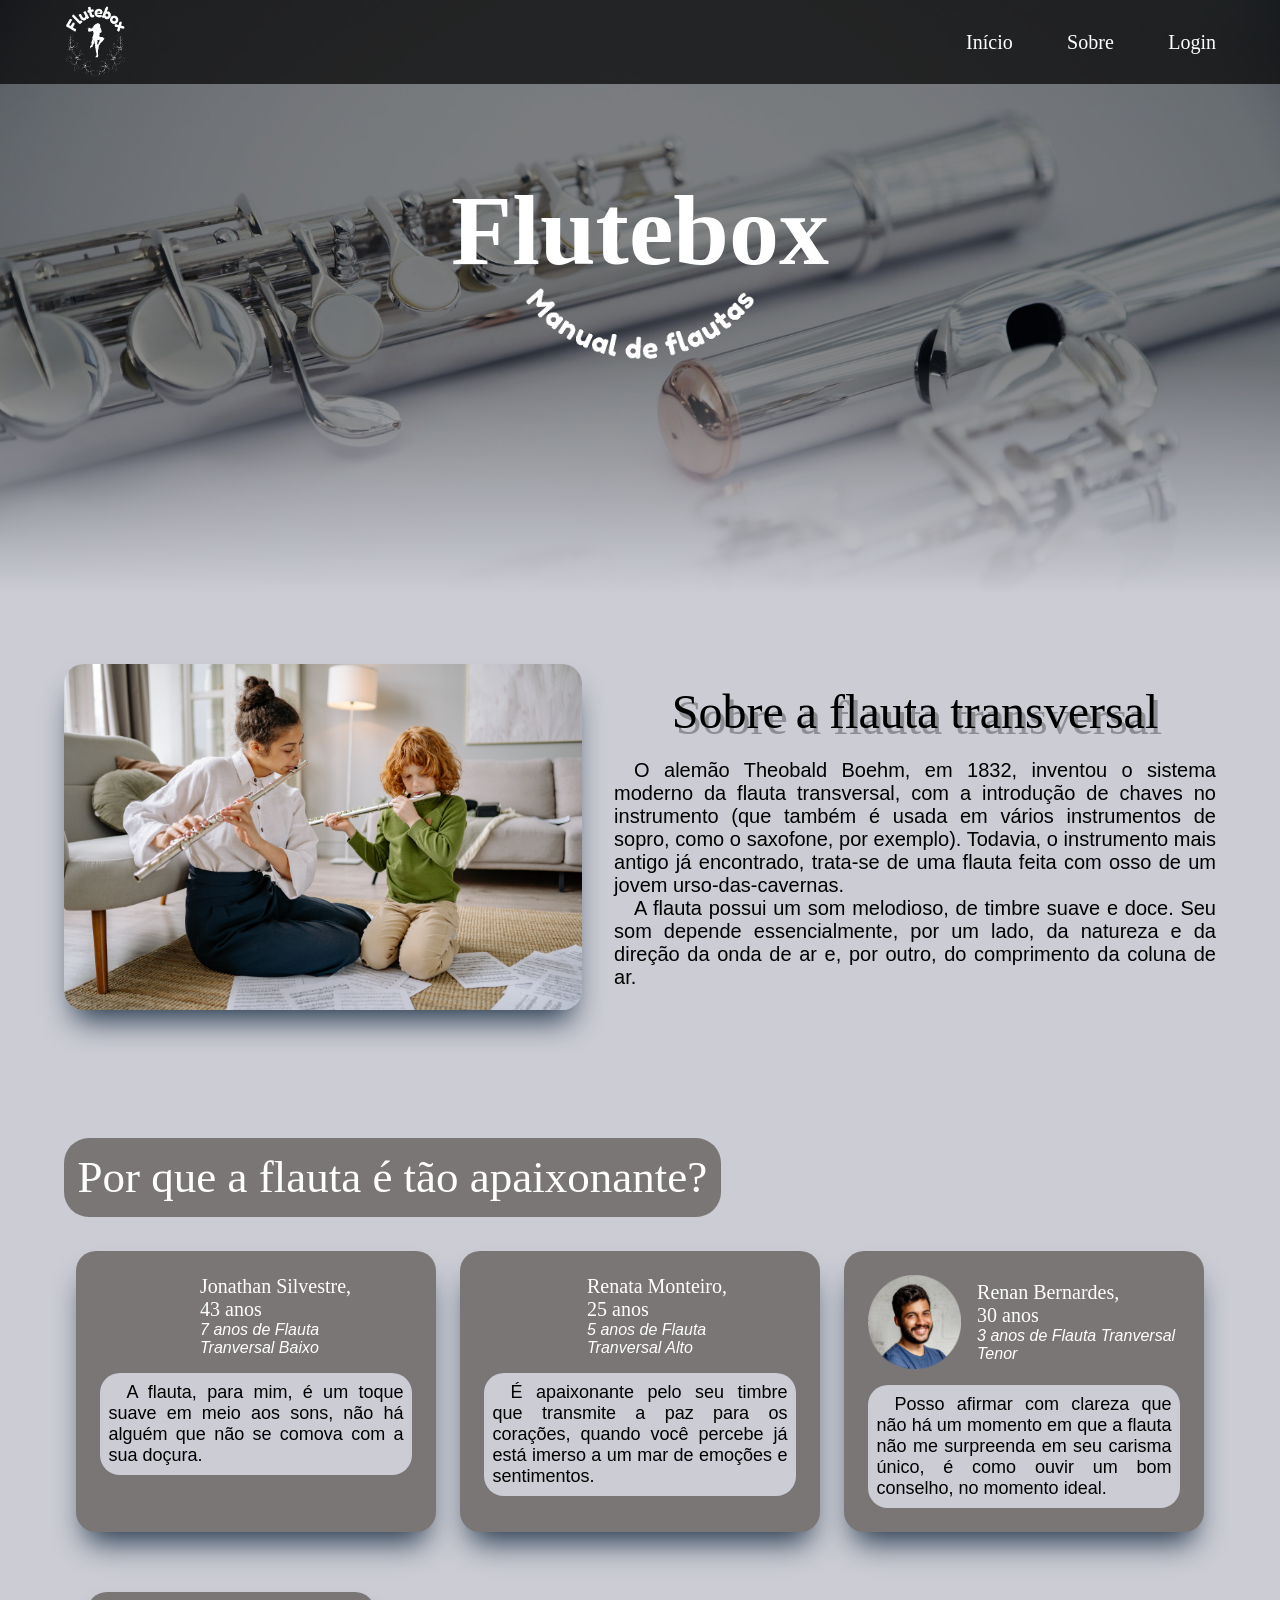
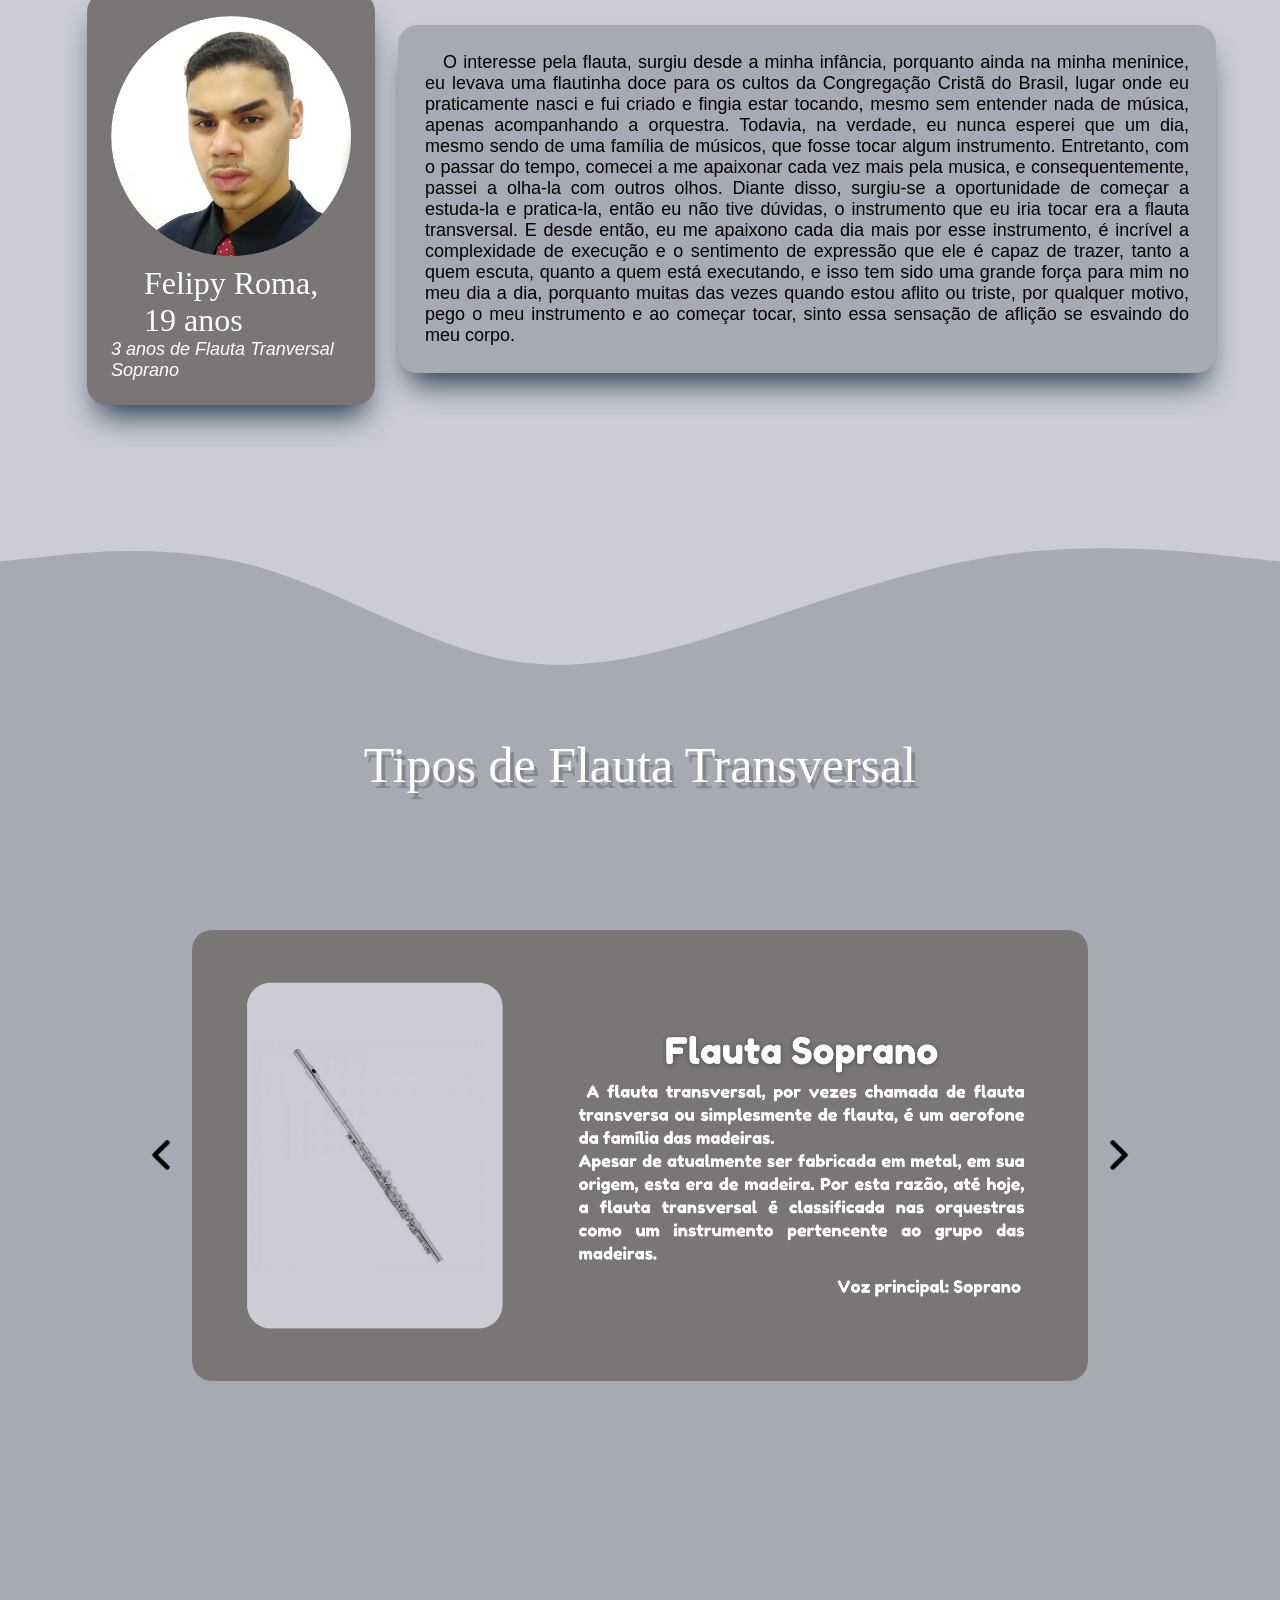
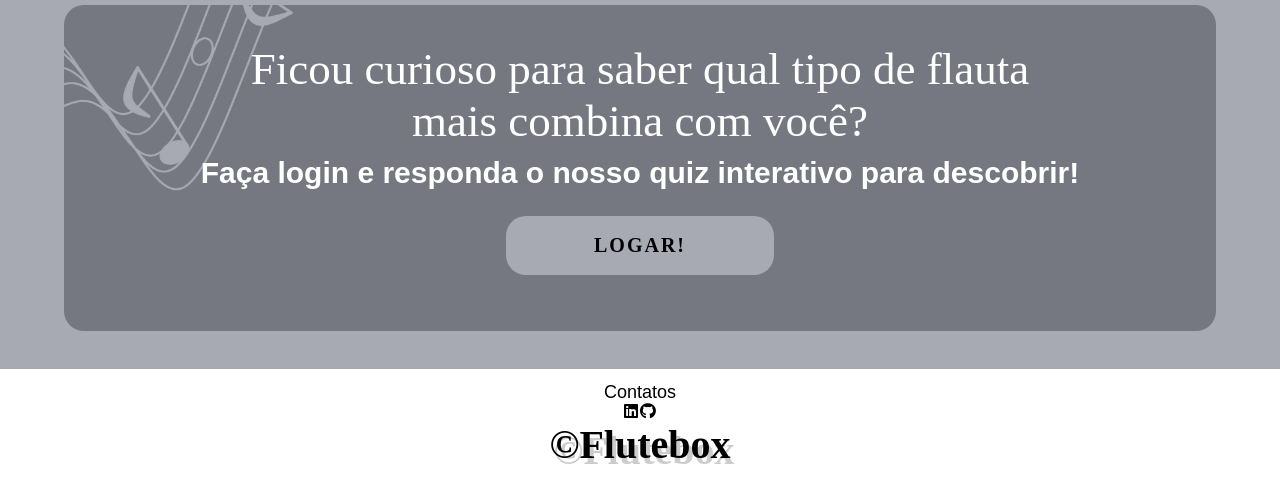
==== commit 18dfecd2: "att" ====
--- a/site/public/index.html
+++ b/site/public/index.html
@@ -5,7 +5,7 @@
     <meta charset="UTF-8">
     <meta http-equiv="X-UA-Compatible" content="IE=edge">
     <meta name="viewport" content="width=device-width, initial-scale=1.0">
-    <title>Document</title>
+    <title>Home | Flutebox</title>
     <link rel="stylesheet" href="css/index.css">
     <link rel="preconnect" href="https://fonts.googleapis.com">
     <link rel="preconnect" href="https://fonts.gstatic.com" crossorigin>
@@ -203,106 +203,13 @@
                 </div>
 
             </div>
-
-<!-- 
-            <div class="quizes">
-                <div id="quiz_a">
-                    <h1> Questão A </h1>
-
-                    <p> Você se sente confortável estando em posições de destaque? </p>
-
-                    <div class="radios">
-                        <div>
-                            <input type="radio" name="radioA" id="a_sim" checked>
-                            <label for="a_sim"> Sim </label>
-                        </div>
-
-                        <div>
-                            <input type="radio" name="radioA" class="rad" id="a_nao">
-                            <label for="a_sim"> Não </label>
-                        </div>
-                    </div>
-
-                    <button onclick="avançar1()"> Avançar!</button>
-                </div>
-
-                <div id="quiz_b">
-                    <h1> Questão B</h1>
-
-                    <p> Você tem preferência por timbres agudos ou mais graves? </p>
-
-                    <div class="radios">
-                        <div>
-                            <input type="radio" name="radioB" id="b_agudo" checked>
-                            <label for="b_agudo"> Agudos </label>
-                        </div>
-
-                        <div>
-                            <input type="radio" name="radioB" class="rad" id="b_grave">
-                            <label for="b_graves"> Graves </label>
-                        </div>
-                    </div>
-
-                    <button onclick="avançar2()"> Avançar!</button>
-                </div>
-
-                <div id="quiz_c">
-                    <h1> Questão C</h1>
-
-                    <p> Você prefere fazer tarefas sozinho ou em grupo? </p>
-
-                    <div class="radios">
-                        <div>
-                            <input type="radio" name="radioC" id="c_sozinho" checked>
-                            <label for="c_sozinho"> Sozinho </label>
-                        </div>
-
-                        <div>
-                            <input type="radio" name="radioC" class="rad" id="c_grupo">
-                            <label for="c_grupo"> Grupo </label>
-                        </div>
-                    </div>
-
-                    <button onclick="avançar3()"> Avançar!</button>
-                </div>
-
-                <div id="quiz_d">
-                    <h1> Questão D</h1>
-
-                    <p> Quando você está escutando uma música, você foca principalmente na melodia ou costuma apreciar a
-                        harmonia? </p>
-
-                    <div class="radios">
-                        <div>
-                            <input type="radio" name="radioD" id="d_melodia" checked>
-                            <label for="d_melodia"> Melodia </label>
-                        </div>
-
-                        <div>
-                            <input type="radio" name="radioD" class="rad" id="d_harmonia">
-                            <label for="d_harmonia"> Harmonia </label>
-                        </div>
-                    </div>
-
-                    <button onclick="avançar()"> Avançar!</button>
-                </div> -->
-
-
-
-            </div>
         </div>
     </div>
 
 
     <div class="footer">
         <div class="container">
-            <p>
-                Termos de uso
-            </p>
-
-            <h1>
-                &copy;Flutebox
-            </h1>
+            
 
             <div class="contacts">
                 <p>
@@ -310,13 +217,17 @@
                 </p>
 
                 <div class="icons">
-                    <i class="fa-brands fa-github"></i>
-                    <i class="fa-brands fa-linkedin"></i>
-                </div>
-            </div>
-        </div>
-    </div>
-
+                    <a href="https://www.linkedin.com/in/felipy-roma-581007228/"> <i class="fa-brands fa-linkedin"></i> </a>
+                    <a href="https://github.com/felipyroma"> <i class="fa-brands fa-github"></i> </a>
+                </div>
+            </div>
+
+            <h1>
+                &copy;Flutebox
+            </h1>
+
+        </div>
+    </div>
 </body>
 <script src="js/index.js"></script>
 
--- a/site/public/css/index.css
+++ b/site/public/css/index.css
@@ -37,14 +37,14 @@
     margin-left: 5%;
 }
 
-a {
+.navbar li a {
     text-decoration: none;
     color: white;
     font-size: 20px;
     font-family: 'Fredoka One', cursive;
 }
 
-a:hover {
+li a:hover {
     color: #A7AAB2;
     transition: 0.3s;
 }
@@ -413,84 +413,15 @@
     background-color: #CBCCD4;
 }
 
-/* #quiz_title {
-    display: block;
-}
-
-.quizes h1 {
-   font-size: 50px;
-   padding-bottom: 1%;
-}
-
-.quizes p {
-   font-size: 30px;
-   padding-bottom: 0.5%;
-}
-
-.quizes label {
-   font-size: 25px;
-}
-
-.quizes .radios {
-    width: 100%;
-    display: flex;
-    justify-content: center;
-    align-items: center;
+/* footer */
+
+.footer .container {
     padding-top: 1%;
     padding-bottom: 1%;
-}
-
-.quizes button {
-    padding: 2% 10%;
-    border-radius: 20px;
-    font-size: 20px;
-    cursor: pointer;
-    background-color: #A7AAB2;
-    font-weight: 900;
-    font-family: 'Fredoka One', cursive;
-    border: none;
-    color: black;
-    letter-spacing: 0.1em;
-}
-
-.rad {
-    margin-left: 30px;
-}
-
-#quiz_a {
-    display: none;
-
-    text-align: center;
-    border: red solid 3px;
-}
-
-#quiz_b {
-    display: none;
-   
-    text-align: center;
-}
-
-#quiz_c {
-    display: none;
-    min-height: 300px;
-    text-align: center;
-}
-
-#quiz_d {
-    display: none;
-    min-height: 300px;
-    text-align: center;
-} */
-
-
-/* footer */
-
-.footer .container {
-    padding-top: 2%;
-    padding-bottom: 2%;
     /* border: solid 3px red; */
-    justify-content: space-around;
-    align-items: center;
+    flex-direction: column;
+    align-items: center;
+    justify-content: center;
 }
 
 .footer .container h1 {
@@ -510,9 +441,10 @@
     margin-left: 2%;
 }
 
-.contacts i {
-    margin-left: 5%;
-}
-
-
-
+.icons a {
+    margin-right: 3%;
+    text-decoration: none;
+    color: black;
+}
+
+
